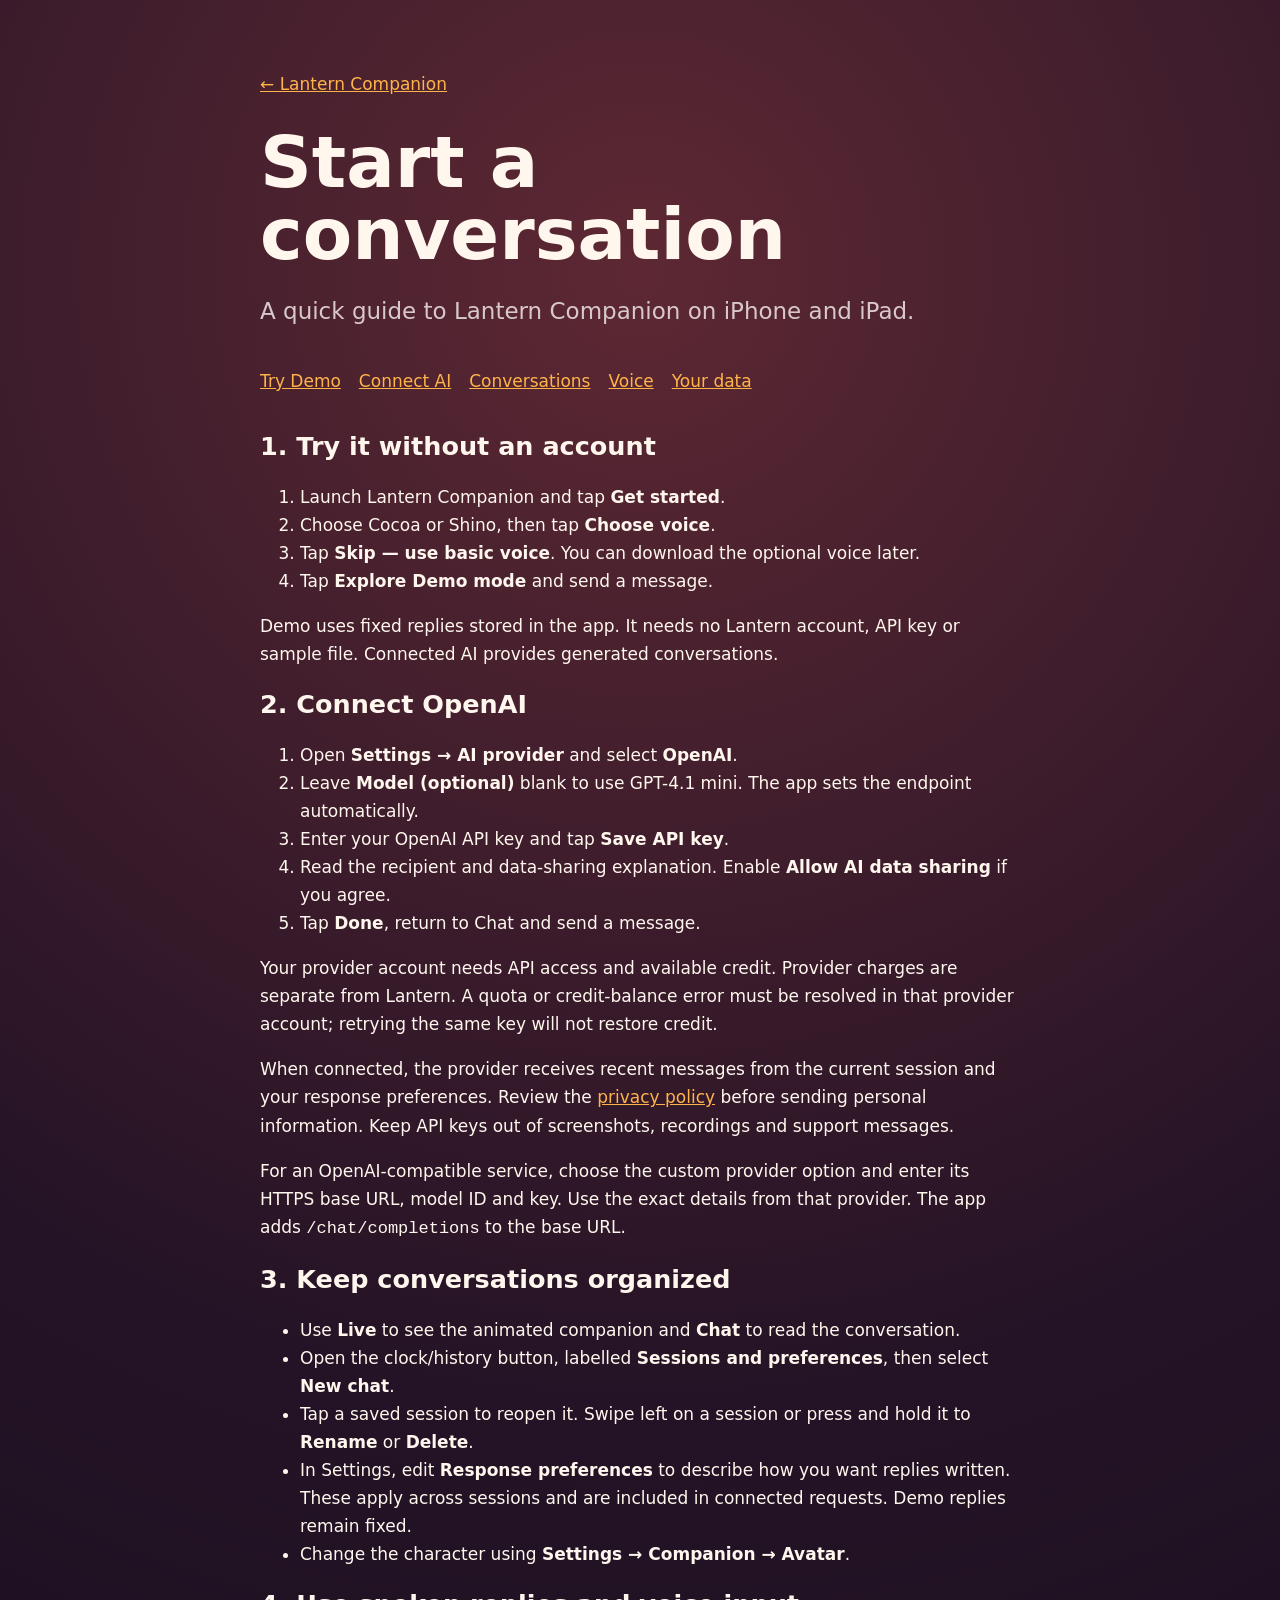
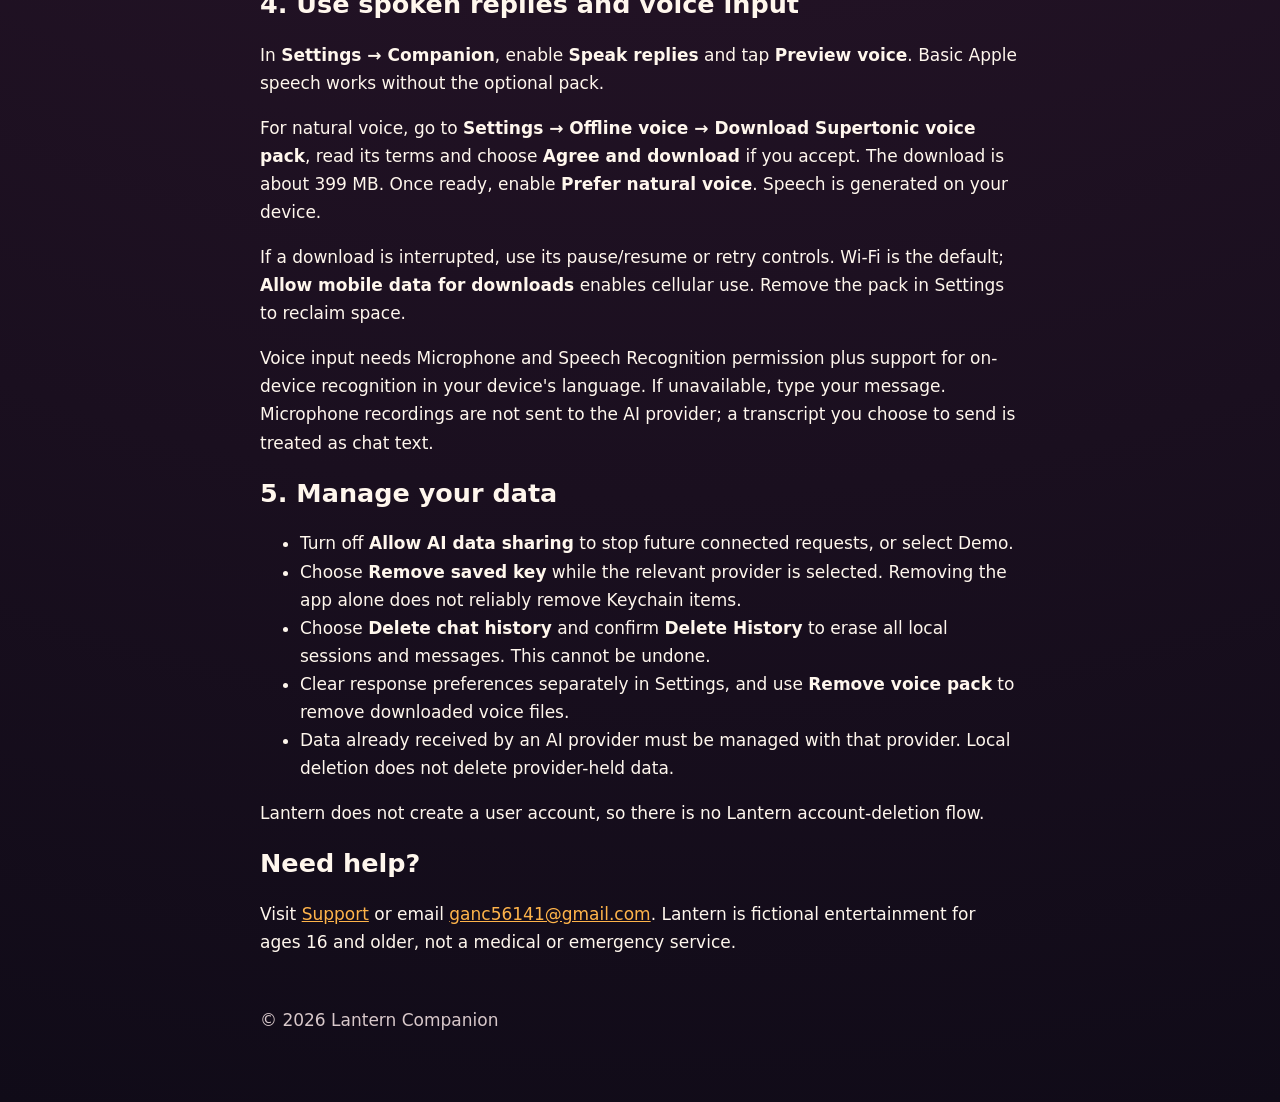
==== guides/index.html @ 182b154c "Publish Lantern Companion support, guides and legal pages" ====
<!doctype html>
<html lang="en"><head><meta charset="utf-8"><meta name="viewport" content="width=device-width,initial-scale=1"><title>How to use Lantern Companion</title><link rel="stylesheet" href="../style.css"></head>
<body><main>
<a href="../">← Lantern Companion</a>
<h1>Start a conversation</h1>
<p class="lead">A quick guide to Lantern Companion on iPhone and iPad.</p>
<nav aria-label="Guide sections"><a href="#demo">Try Demo</a><a href="#ai">Connect AI</a><a href="#sessions">Conversations</a><a href="#voice">Voice</a><a href="#privacy">Your data</a></nav>
<h2 id="demo">1. Try it without an account</h2>
<ol><li>Launch Lantern Companion and tap <strong>Get started</strong>.</li><li>Choose Cocoa or Shino, then tap <strong>Choose voice</strong>.</li><li>Tap <strong>Skip — use basic voice</strong>. You can download the optional voice later.</li><li>Tap <strong>Explore Demo mode</strong> and send a message.</li></ol>
<p>Demo uses fixed replies stored in the app. It needs no Lantern account, API key or sample file. Connected AI provides generated conversations.</p>
<h2 id="ai">2. Connect OpenAI</h2>
<ol><li>Open <strong>Settings → AI provider</strong> and select <strong>OpenAI</strong>.</li><li>Leave <strong>Model (optional)</strong> blank to use GPT-4.1 mini. The app sets the endpoint automatically.</li><li>Enter your OpenAI API key and tap <strong>Save API key</strong>.</li><li>Read the recipient and data-sharing explanation. Enable <strong>Allow AI data sharing</strong> if you agree.</li><li>Tap <strong>Done</strong>, return to Chat and send a message.</li></ol>
<p>Your provider account needs API access and available credit. Provider charges are separate from Lantern. A quota or credit-balance error must be resolved in that provider account; retrying the same key will not restore credit.</p>
<p>When connected, the provider receives recent messages from the current session and your response preferences. Review the <a href="../privacy/">privacy policy</a> before sending personal information. Keep API keys out of screenshots, recordings and support messages.</p>
<p>For an OpenAI-compatible service, choose the custom provider option and enter its HTTPS base URL, model ID and key. Use the exact details from that provider. The app adds <code>/chat/completions</code> to the base URL.</p>
<h2 id="sessions">3. Keep conversations organized</h2>
<ul><li>Use <strong>Live</strong> to see the animated companion and <strong>Chat</strong> to read the conversation.</li><li>Open the clock/history button, labelled <strong>Sessions and preferences</strong>, then select <strong>New chat</strong>.</li><li>Tap a saved session to reopen it. Swipe left on a session or press and hold it to <strong>Rename</strong> or <strong>Delete</strong>.</li><li>In Settings, edit <strong>Response preferences</strong> to describe how you want replies written. These apply across sessions and are included in connected requests. Demo replies remain fixed.</li><li>Change the character using <strong>Settings → Companion → Avatar</strong>.</li></ul>
<h2 id="voice">4. Use spoken replies and voice input</h2>
<p>In <strong>Settings → Companion</strong>, enable <strong>Speak replies</strong> and tap <strong>Preview voice</strong>. Basic Apple speech works without the optional pack.</p>
<p>For natural voice, go to <strong>Settings → Offline voice → Download Supertonic voice pack</strong>, read its terms and choose <strong>Agree and download</strong> if you accept. The download is about 399 MB. Once ready, enable <strong>Prefer natural voice</strong>. Speech is generated on your device.</p>
<p>If a download is interrupted, use its pause/resume or retry controls. Wi-Fi is the default; <strong>Allow mobile data for downloads</strong> enables cellular use. Remove the pack in Settings to reclaim space.</p>
<p>Voice input needs Microphone and Speech Recognition permission plus support for on-device recognition in your device's language. If unavailable, type your message. Microphone recordings are not sent to the AI provider; a transcript you choose to send is treated as chat text.</p>
<h2 id="privacy">5. Manage your data</h2>
<ul><li>Turn off <strong>Allow AI data sharing</strong> to stop future connected requests, or select Demo.</li><li>Choose <strong>Remove saved key</strong> while the relevant provider is selected. Removing the app alone does not reliably remove Keychain items.</li><li>Choose <strong>Delete chat history</strong> and confirm <strong>Delete History</strong> to erase all local sessions and messages. This cannot be undone.</li><li>Clear response preferences separately in Settings, and use <strong>Remove voice pack</strong> to remove downloaded voice files.</li><li>Data already received by an AI provider must be managed with that provider. Local deletion does not delete provider-held data.</li></ul>
<p>Lantern does not create a user account, so there is no Lantern account-deletion flow.</p>
<h2>Need help?</h2><p>Visit <a href="../support/">Support</a> or email <a href="mailto:ganc56141@gmail.com">ganc56141@gmail.com</a>. Lantern is fictional entertainment for ages 16 and older, not a medical or emergency service.</p>
<footer>© 2026 Lantern Companion</footer>
</main></body></html>
---- style.css ----
:root{color-scheme:dark;--ink:#fff7ed;--muted:#d8c8ca;--amber:#ffb44a;--plum:#241326}*{box-sizing:border-box}body{margin:0;background:radial-gradient(circle at 50% 10%,#5d2833,var(--plum) 45%,#100b18);color:var(--ink);font:17px/1.65 system-ui,-apple-system,sans-serif}main{width:min(760px,calc(100% - 40px));margin:auto;padding:70px 0}.lantern{display:grid;place-items:center;width:92px;height:92px;border-radius:50%;background:var(--amber);color:#562b1d;font-size:42px;box-shadow:0 0 70px #ff9d3c99}h1{font-size:clamp(42px,8vw,72px);line-height:1;margin:28px 0 14px}.lead{font-size:23px;color:var(--muted)}nav{display:flex;gap:18px;flex-wrap:wrap;margin:36px 0}a{color:var(--amber)}section{padding:28px;border:1px solid #ffffff22;border-radius:22px;background:#ffffff0a}footer{margin-top:50px;color:var(--muted)}h2{line-height:1.2}
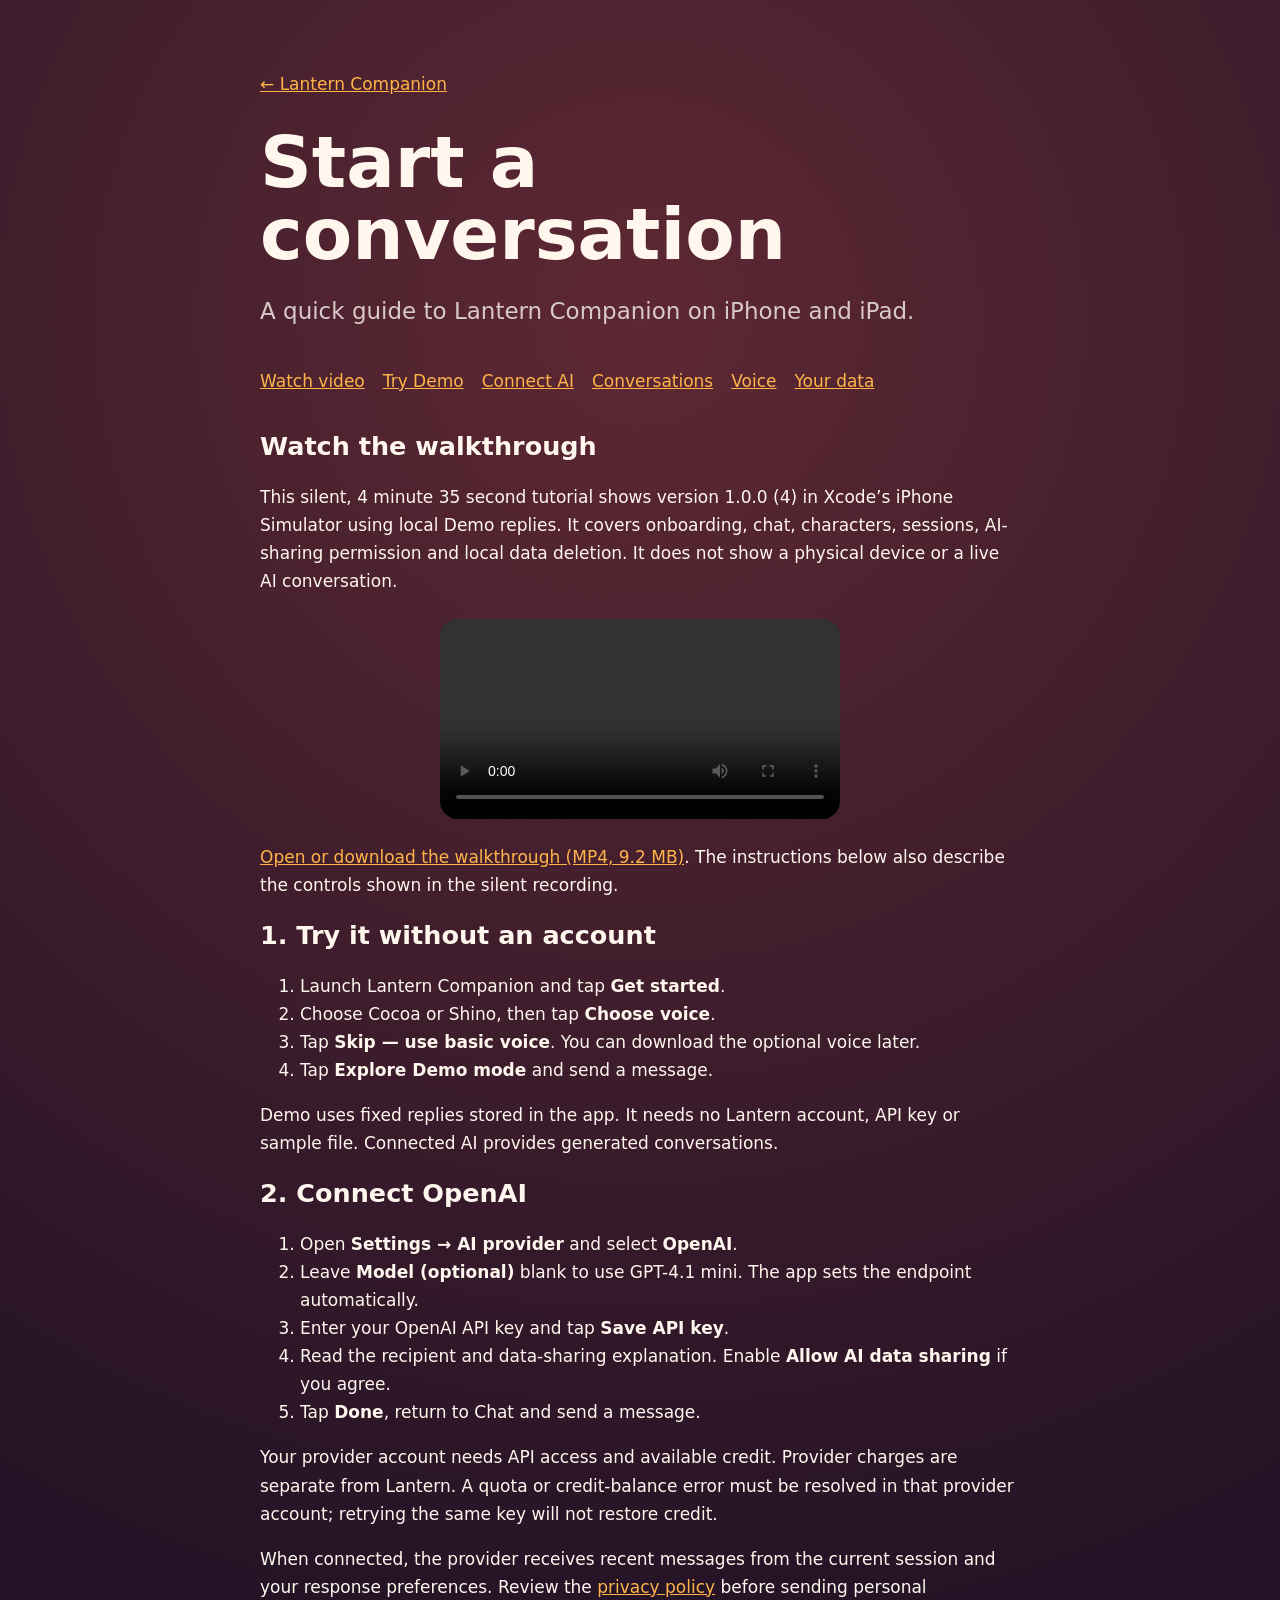
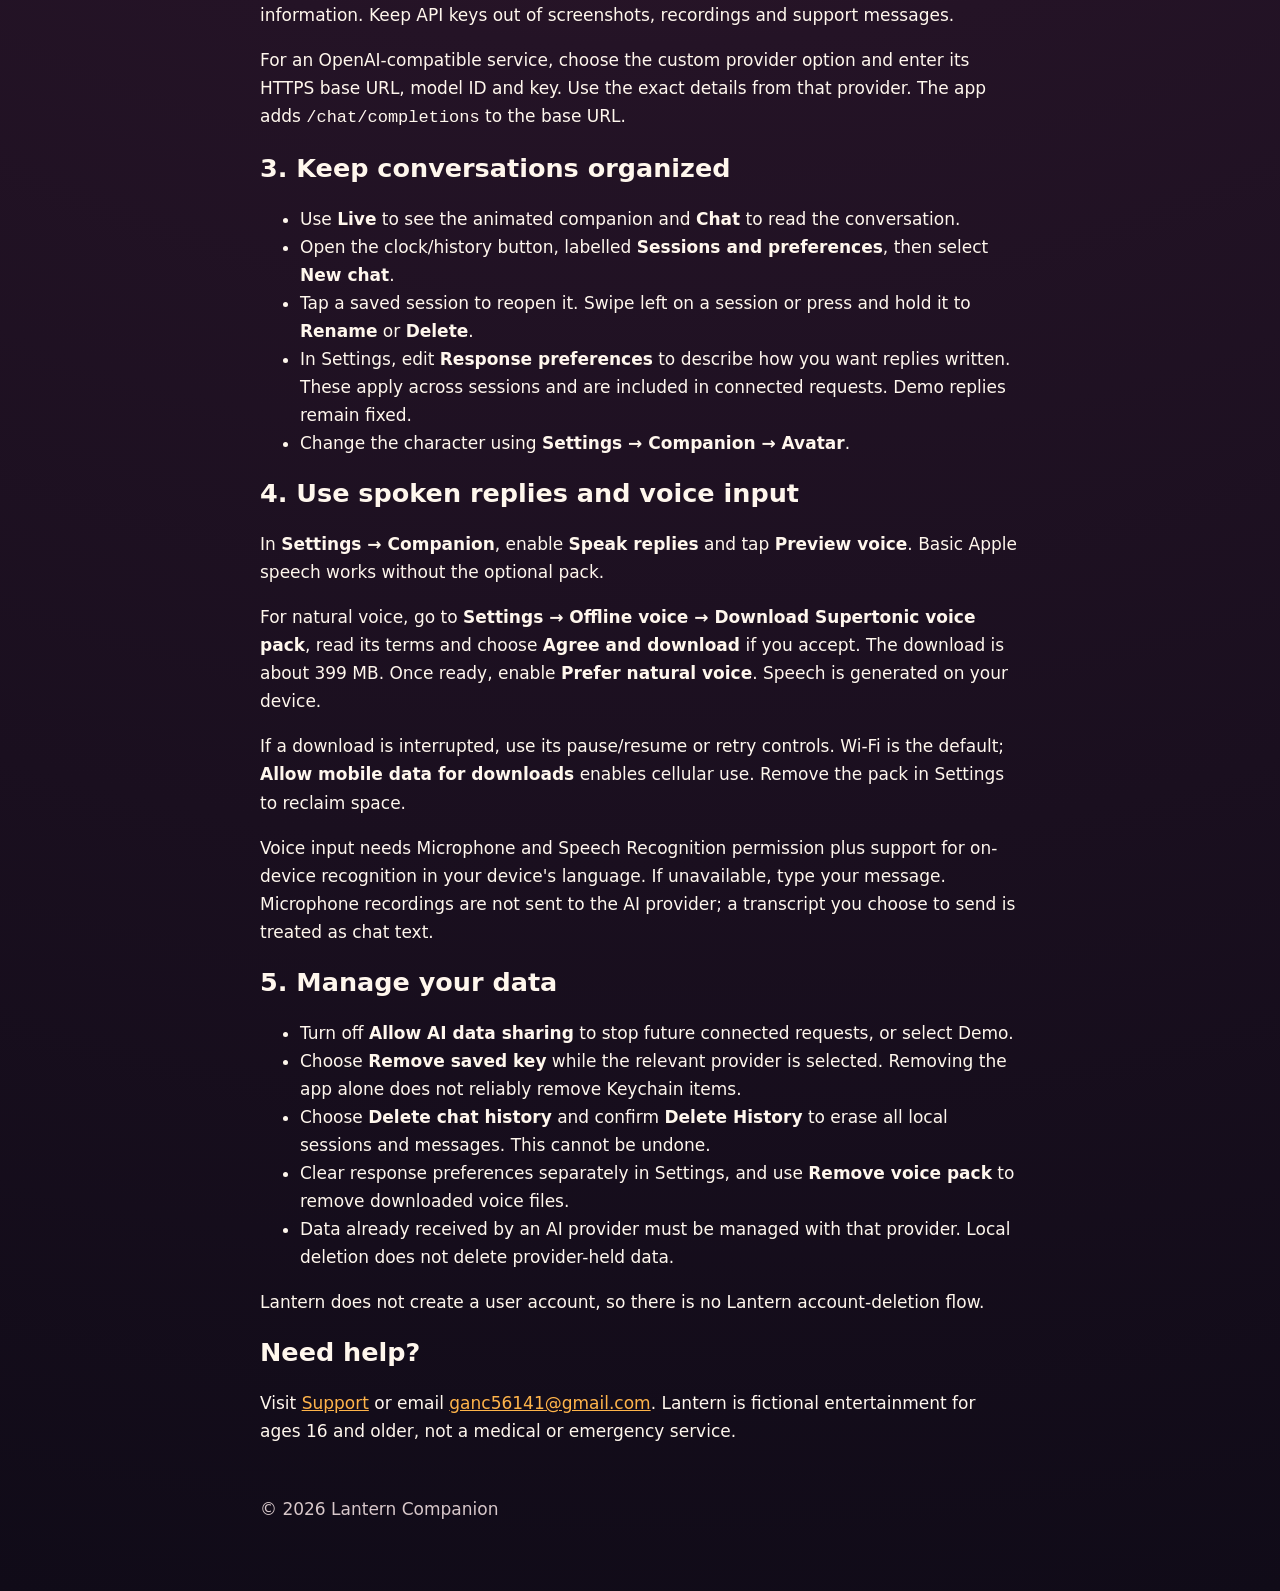
==== commit 0517d222: "Add a labeled build 4 Simulator tutorial video" ====
--- a/guides/index.html
+++ b/guides/index.html
@@ -4,7 +4,11 @@
 <a href="../">← Lantern Companion</a>
 <h1>Start a conversation</h1>
 <p class="lead">A quick guide to Lantern Companion on iPhone and iPad.</p>
-<nav aria-label="Guide sections"><a href="#demo">Try Demo</a><a href="#ai">Connect AI</a><a href="#sessions">Conversations</a><a href="#voice">Voice</a><a href="#privacy">Your data</a></nav>
+<nav aria-label="Guide sections"><a href="#walkthrough">Watch video</a><a href="#demo">Try Demo</a><a href="#ai">Connect AI</a><a href="#sessions">Conversations</a><a href="#voice">Voice</a><a href="#privacy">Your data</a></nav>
+<h2 id="walkthrough">Watch the walkthrough</h2>
+<p>This silent, 4 minute 35 second tutorial shows version 1.0.0 (4) in Xcode’s iPhone Simulator using local Demo replies. It covers onboarding, chat, characters, sessions, AI-sharing permission and local data deletion. It does not show a physical device or a live AI conversation.</p>
+<video controls playsinline preload="metadata" aria-label="Lantern Companion Simulator Demo walkthrough" style="display:block;width:min(100%,400px);height:auto;margin:24px auto;border-radius:18px;background:#100b18"><source src="../media/Lantern-Build4-Simulator-Walkthrough.mp4" type="video/mp4">Your browser does not support video playback. Use the download link below.</video>
+<p><a href="../media/Lantern-Build4-Simulator-Walkthrough.mp4">Open or download the walkthrough (MP4, 9.2 MB)</a>. The instructions below also describe the controls shown in the silent recording.</p>
 <h2 id="demo">1. Try it without an account</h2>
 <ol><li>Launch Lantern Companion and tap <strong>Get started</strong>.</li><li>Choose Cocoa or Shino, then tap <strong>Choose voice</strong>.</li><li>Tap <strong>Skip — use basic voice</strong>. You can download the optional voice later.</li><li>Tap <strong>Explore Demo mode</strong> and send a message.</li></ol>
 <p>Demo uses fixed replies stored in the app. It needs no Lantern account, API key or sample file. Connected AI provides generated conversations.</p>
